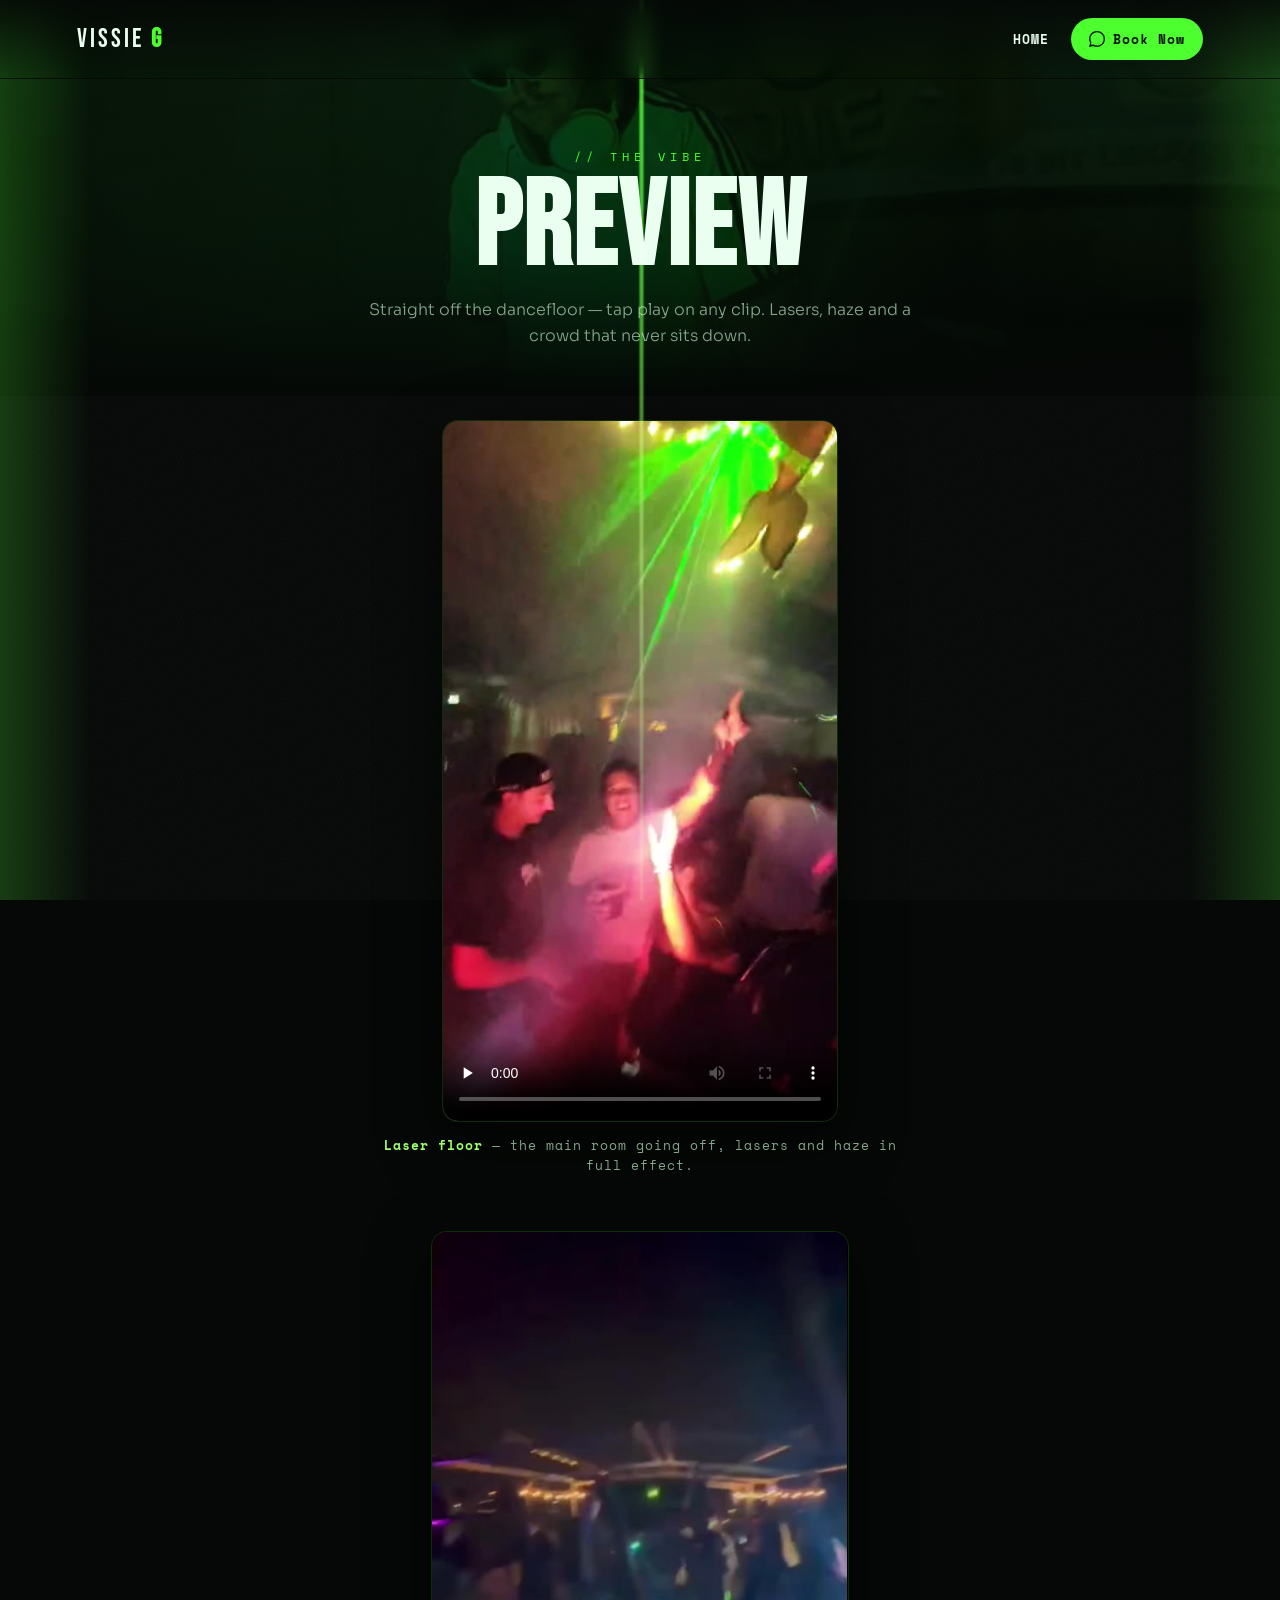
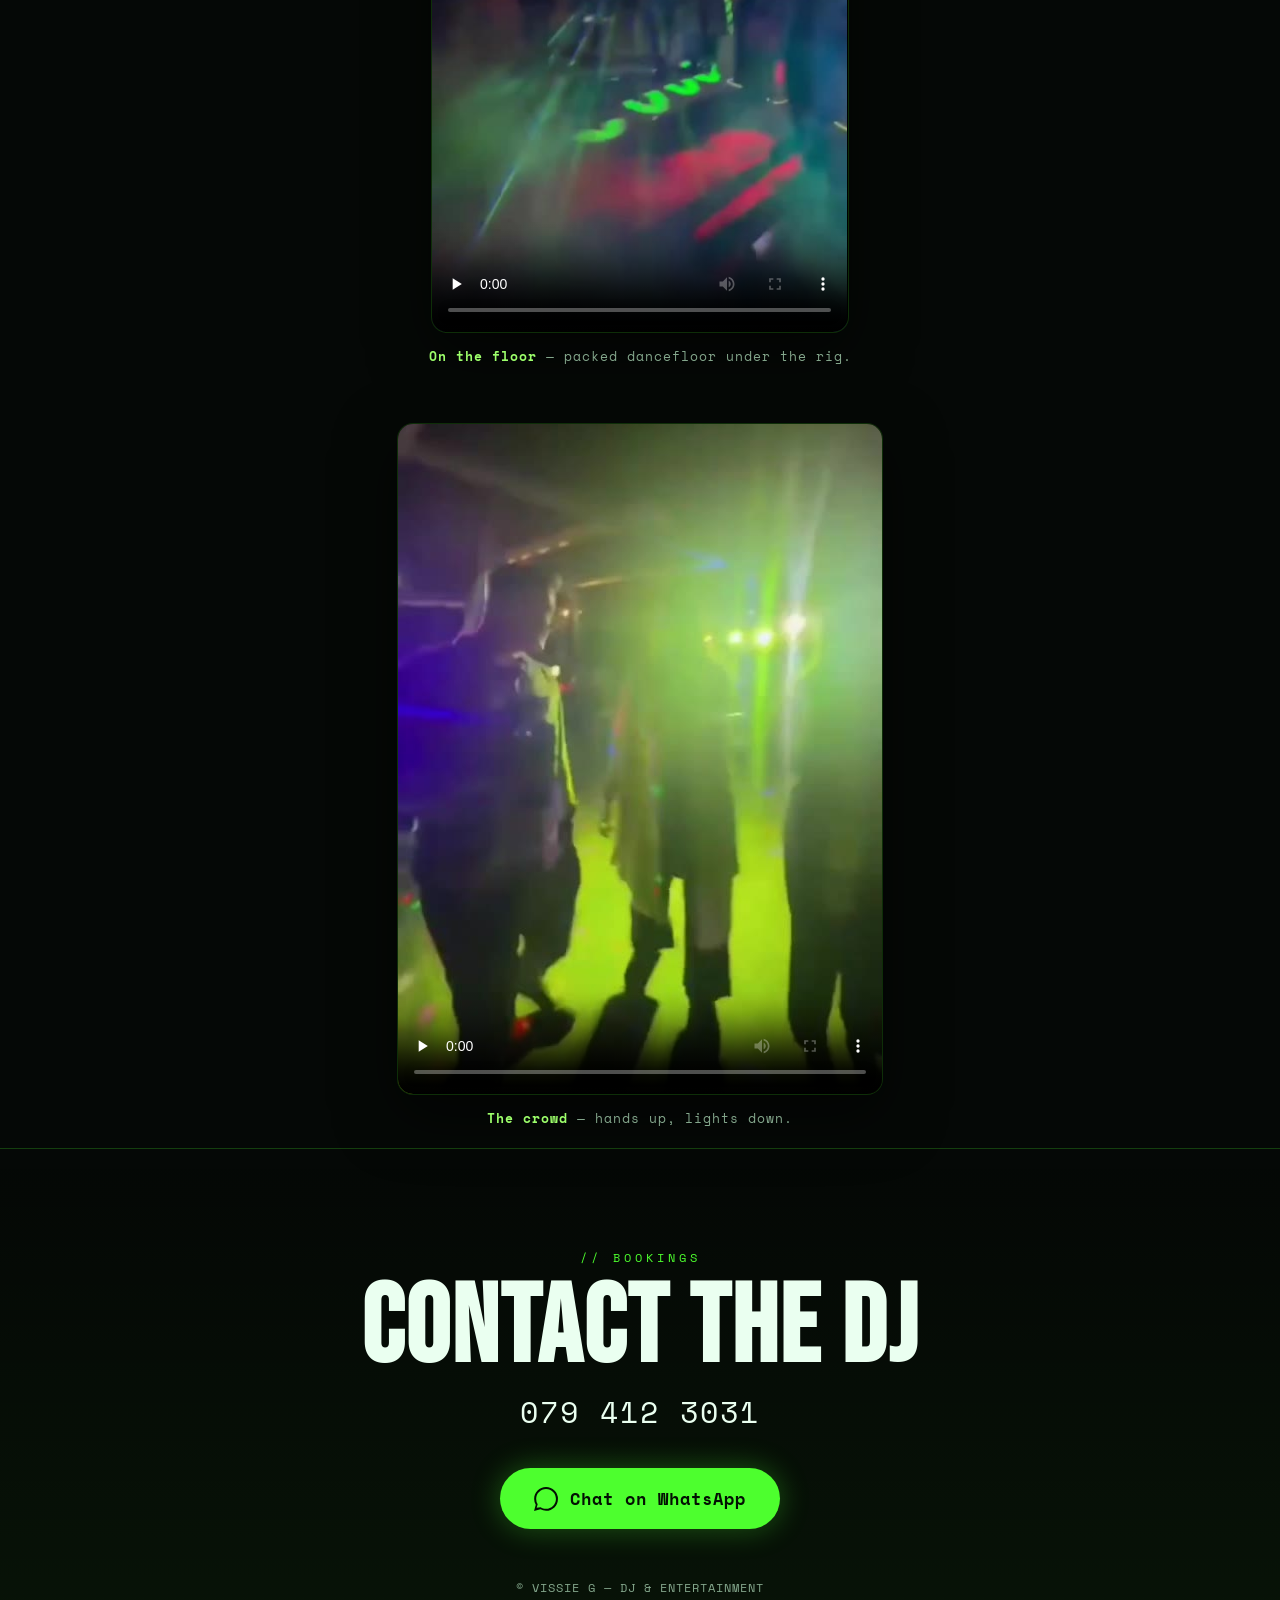
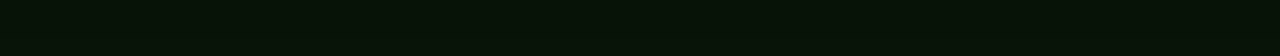
==== preview.html @ c1f7cb55 "Add files via upload" ====
<!DOCTYPE html>
<html lang="en">
<head>
<meta charset="UTF-8">
<meta name="viewport" content="width=device-width, initial-scale=1.0">
<title>VISSIE G &mdash; Preview</title>
<link rel="preconnect" href="https://fonts.googleapis.com">
<link rel="preconnect" href="https://fonts.gstatic.com" crossorigin>
<link href="https://fonts.googleapis.com/css2?family=Bebas+Neue&family=Sora:wght@300;400;600;700&family=Space+Mono:wght@400;700&display=swap" rel="stylesheet">
<style>

  :root{--bg:#050806;--panel:#0e1610;--neon:#4dff2e;--neon-soft:#9dff6b;--neon-deep:#0a7a1f;--text:#eafff0;--muted:#84a78c;--line:rgba(77,255,46,.18)}
  *{margin:0;padding:0;box-sizing:border-box}
  html{scroll-behavior:smooth}
  body{background:var(--bg);color:var(--text);font-family:'Sora',sans-serif;overflow-x:hidden;position:relative}
  body::before{content:"";position:fixed;inset:0;pointer-events:none;z-index:1;opacity:.05;
    background-image:url("data:image/svg+xml,%3Csvg xmlns='http://www.w3.org/2000/svg' width='160' height='160'%3E%3Cfilter id='n'%3E%3CfeTurbulence type='fractalNoise' baseFrequency='0.85' numOctaves='2'/%3E%3C/filter%3E%3Crect width='100%25' height='100%25' filter='url(%23n)'/%3E%3C/svg%3E")}
  body::after{content:"";position:fixed;top:-30%;left:50%;transform:translateX(-50%);width:120vw;height:80vh;pointer-events:none;z-index:0;background:radial-gradient(closest-side,rgba(77,255,46,.10),transparent 70%)}
  /* ===== AMBIENT RIG FX: site-wide laser + smoke ===== */
  .laser-fx{position:fixed;inset:0;z-index:40;pointer-events:none;overflow:hidden;mix-blend-mode:screen}
  .beam{position:absolute;top:-12vh;left:50%;width:3px;height:175vh;transform-origin:top center;
    background:linear-gradient(to bottom,rgba(77,255,46,.42),rgba(157,255,107,.14) 38%,transparent 74%);
    filter:blur(1px);animation:sweep var(--d) ease-in-out infinite alternate}
  @keyframes sweep{from{transform:rotate(var(--a1))}to{transform:rotate(var(--a2))}}
  .edge{position:absolute;top:0;bottom:0;width:90px;animation:flick 4.5s ease-in-out infinite}
  .edge.l{left:0;background:linear-gradient(90deg,rgba(77,255,46,.20),transparent)}
  .edge.r{right:0;background:linear-gradient(270deg,rgba(77,255,46,.20),transparent);animation-delay:-2.2s}
  @keyframes flick{0%,100%{opacity:.16}50%{opacity:.5}}
      @media(prefers-reduced-motion:reduce){.beam,.edge{animation:none;opacity:.4}}

  header{position:fixed;top:0;left:0;right:0;z-index:50;display:flex;justify-content:space-between;align-items:center;padding:18px 6vw;backdrop-filter:blur(10px);background:linear-gradient(180deg,rgba(5,8,6,.85),rgba(5,8,6,0));border-bottom:1px solid transparent;transition:.3s}
  header.scrolled{border-bottom:1px solid var(--line);background:rgba(5,8,6,.92)}
  .brand{font-family:'Bebas Neue';font-size:26px;letter-spacing:3px}
  .brand b{color:var(--neon)}
  .wa-btn{display:inline-flex;align-items:center;gap:8px;font-family:'Space Mono';font-size:13px;font-weight:700;letter-spacing:1px;color:#031003;background:var(--neon);padding:11px 18px;border-radius:40px;text-decoration:none;transition:.25s}
  .wa-btn:hover{transform:translateY(-2px);box-shadow:0 8px 26px rgba(77,255,46,.4)}
  .wa-btn svg{width:16px;height:16px;fill:#031003}

  /* HERO - photo more visible, focused on face */
  
  .hero::before{content:"";position:absolute;inset:0;pointer-events:none;background-image:linear-gradient(rgba(77,255,46,.05) 1px,transparent 1px),linear-gradient(90deg,rgba(77,255,46,.05) 1px,transparent 1px);background-size:60px 60px;mask-image:linear-gradient(transparent,#000 55%,#000 75%,transparent)}
  .hero>*{position:relative}
  .kicker{font-family:'Space Mono';color:var(--neon);letter-spacing:6px;font-size:13px;text-transform:uppercase;margin-bottom:18px;text-shadow:0 0 12px rgba(0,0,0,.8);opacity:0;animation:rise .8s .1s forwards}
  .hero h1{font-family:'Bebas Neue';line-height:.82;letter-spacing:2px;font-size:clamp(80px,22vw,300px);text-shadow:0 0 30px rgba(0,0,0,.7),0 0 60px rgba(77,255,46,.35);opacity:0;animation:rise .9s .25s forwards}
  .hero h1 span{color:var(--neon)}
  .slogan{margin-top:20px;font-family:'Sora';font-style:normal;font-weight:600;letter-spacing:5px;text-transform:uppercase;color:var(--neon-soft);font-size:clamp(15px,2.6vw,22px);text-shadow:0 0 20px rgba(0,0,0,.95);opacity:0;animation:rise .9s .38s forwards}
  .hero p.tag{margin-top:14px;max-width:560px;font-weight:300;font-size:clamp(15px,2.2vw,18px);line-height:1.6;text-shadow:0 1px 18px rgba(0,0,0,.95);opacity:0;animation:rise .9s .5s forwards}
  .eq{display:flex;gap:6px;align-items:flex-end;height:60px;margin-top:42px;opacity:0;animation:rise .9s .62s forwards}
  .eq span{width:7px;background:linear-gradient(var(--neon),var(--neon-deep));border-radius:4px;animation:bounce 1.1s ease-in-out infinite}
  .eq span:nth-child(1){height:24px;animation-delay:0s}.eq span:nth-child(2){height:46px;animation-delay:.15s}.eq span:nth-child(3){height:60px;animation-delay:.3s}.eq span:nth-child(4){height:34px;animation-delay:.45s}.eq span:nth-child(5){height:54px;animation-delay:.2s}.eq span:nth-child(6){height:28px;animation-delay:.5s}.eq span:nth-child(7){height:48px;animation-delay:.1s}
  @keyframes bounce{0%,100%{transform:scaleY(.35)}50%{transform:scaleY(1)}}
  @keyframes rise{to{opacity:1;transform:translateY(0)}}
  .kicker,.hero h1,.slogan,.hero p.tag,.eq{transform:translateY(24px)}

  section.block{position:relative;z-index:2;padding:110px 6vw}
  .sec-head{margin-bottom:48px;max-width:720px}
  .sec-head .lbl{font-family:'Space Mono';color:var(--neon);letter-spacing:4px;font-size:12px;text-transform:uppercase}
  .sec-head h2{font-family:'Bebas Neue';font-size:clamp(42px,8vw,90px);letter-spacing:2px;line-height:.9;margin-top:14px}
  .sec-head p{color:var(--muted);margin-top:16px;font-weight:300;line-height:1.7;max-width:560px}

  /* PRICING */
  .price-grid{display:grid;grid-template-columns:repeat(auto-fit,minmax(240px,1fr));gap:24px}
  .price-card{border:1px solid var(--line);border-radius:20px;background:var(--panel);padding:34px 28px;text-align:center;transition:.3s;position:relative}
  .price-card:hover{transform:translateY(-8px);border-color:var(--neon);box-shadow:0 20px 44px rgba(0,0,0,.5),0 0 30px rgba(77,255,46,.15)}
  .price-card .pc-type{font-family:'Space Mono';font-size:12px;letter-spacing:3px;text-transform:uppercase;color:var(--muted)}
  .price-card .pc-amount{font-family:'Bebas Neue';font-size:clamp(46px,8vw,64px);letter-spacing:2px;color:var(--neon);line-height:1;margin:14px 0 4px}
  .price-note{margin-top:34px;text-align:center;font-weight:300;color:var(--muted);line-height:1.7;font-size:15px}
  .price-note b{color:var(--neon-soft);font-weight:600}
  .price-addon{display:inline-flex;align-items:center;gap:10px;margin-top:22px;font-family:'Space Mono';font-size:13px;font-weight:700;letter-spacing:1px;color:var(--neon-soft);border:1px solid var(--line);border-radius:30px;padding:11px 20px}
  .price-addon b{color:var(--neon)}

  /* GENRE CARDS - friendlier, artists shown */
  .grid{display:grid;grid-template-columns:repeat(auto-fit,minmax(280px,1fr));gap:24px}
  .gcard{border-radius:20px;overflow:hidden;background:var(--panel);border:1px solid var(--line);transition:.3s;position:relative;display:flex;flex-direction:column}
  .gcard:hover{transform:translateY(-8px);border-color:var(--neon);box-shadow:0 20px 44px rgba(0,0,0,.5),0 0 30px rgba(77,255,46,.15)}
  /* === IMAGE AREA: to use a real photo, set a background-image on .gcard-art
     and delete/hide the inline <svg>. e.g. background-image:url('images/house.jpg') === */
  .gcard-art{position:relative;height:172px;display:grid;place-items:center;color:var(--neon)}
  .gcard-art svg{width:78%;height:78%;filter:drop-shadow(0 0 8px rgba(77,255,46,.35))}
  .gcard.house .gcard-art{background:linear-gradient(135deg,#0a7a1f33,#04100644),radial-gradient(circle at 70% 20%,rgba(77,255,46,.18),transparent 55%)}
  .gcard.eighties .gcard-art{background:linear-gradient(135deg,#063d1855,#0a0f0644)}
  .gcard.pop .gcard-art{background:linear-gradient(135deg,#0e5a2455,#050b0444)}
  .gcard.sokkie .gcard-art{background:linear-gradient(135deg,#1b3a2255,#04100644)}
  .gcard-art::after{content:"";position:absolute;inset:0;background:linear-gradient(transparent 55%,var(--panel))}
  .spec-badge{position:absolute;top:14px;left:14px;z-index:3;font-family:'Space Mono';font-size:11px;font-weight:700;letter-spacing:1px;color:#031003;background:var(--neon);padding:6px 12px;border-radius:30px}
  .gcard-body{padding:24px;flex:1;display:flex;flex-direction:column}
  .gcard-body h4{font-family:'Bebas Neue';font-size:32px;letter-spacing:1px}
  .gcard-body p{color:var(--muted);font-size:14px;font-weight:300;margin-top:6px;line-height:1.55}
  .chips{margin-top:18px}
  .chip-lbl{font-family:'Space Mono';font-size:10px;letter-spacing:2px;color:var(--neon);text-transform:uppercase;margin-bottom:10px}
  .chip-row{display:flex;flex-wrap:wrap;gap:8px}
  .chip-row span{font-family:'Space Mono';font-size:12px;font-weight:700;padding:7px 13px;border:1px solid var(--line);border-radius:30px;color:var(--neon-soft);transition:.2s}
  .chip-row span:hover{background:var(--neon);color:#031003;border-color:var(--neon)}

  /* RIG */
  .rig-grid{display:grid;grid-template-columns:repeat(auto-fit,minmax(280px,1fr));gap:24px}
  .rig-card{border:1px solid var(--line);border-radius:20px;overflow:hidden;transition:.3s;background:var(--panel)}
  .rig-card:hover{border-color:var(--neon);box-shadow:0 0 30px rgba(77,255,46,.14);transform:translateY(-6px)}
  /* === IMAGE AREA: swap for a real photo of your gear via background-image === */
  .rig-art{height:180px;display:grid;place-items:center;color:var(--neon);background:linear-gradient(135deg,rgba(77,255,46,.06),transparent);position:relative}
  .rig-art svg{width:72%;height:72%;filter:drop-shadow(0 0 8px rgba(77,255,46,.4))}
  .rig-art::after{content:"";position:absolute;inset:0;background:linear-gradient(transparent 60%,var(--panel))}
  .rig-info{padding:22px 24px;display:flex;align-items:baseline;justify-content:space-between;gap:10px;flex-wrap:wrap}
  .rig-info h4{font-family:'Bebas Neue';font-size:26px;letter-spacing:1px}
  .rig-info .t{font-family:'Space Mono';font-size:11px;letter-spacing:2px;color:var(--muted);text-transform:uppercase}

  .cta-band{position:relative;z-index:2;text-align:center;padding:110px 6vw 0}
  .cta-band h2{font-family:'Bebas Neue';font-size:clamp(50px,11vw,130px);letter-spacing:2px;line-height:.9;
    text-shadow:0 0 34px rgba(77,255,46,.4);animation:pulseGlow 2.6s ease-in-out infinite}
  .cta-band h2 span{color:var(--neon)}
  @keyframes pulseGlow{0%,100%{text-shadow:0 0 26px rgba(77,255,46,.3)}50%{text-shadow:0 0 50px rgba(77,255,46,.6)}}
  @media(prefers-reduced-motion:reduce){.cta-band h2{animation:none}}
  footer{position:relative;z-index:2;text-align:center;padding:100px 6vw 60px;border-top:1px solid var(--line);background:linear-gradient(180deg,transparent,rgba(77,255,46,.05))}
  footer .lbl{font-family:'Space Mono';color:var(--neon);letter-spacing:4px;font-size:12px;text-transform:uppercase}
  footer h2{font-family:'Bebas Neue';font-size:clamp(48px,10vw,110px);letter-spacing:2px;line-height:.9;margin:14px 0 10px}
  footer .phone{font-family:'Space Mono';font-size:clamp(20px,4vw,30px);letter-spacing:2px;margin-bottom:34px}
  .wa-big{display:inline-flex;align-items:center;gap:12px;font-family:'Space Mono';font-weight:700;letter-spacing:1px;font-size:17px;color:#031003;background:var(--neon);padding:18px 34px;border-radius:50px;text-decoration:none;transition:.25s;box-shadow:0 0 30px rgba(77,255,46,.3)}
  .wa-big:hover{transform:translateY(-3px) scale(1.02);box-shadow:0 12px 40px rgba(77,255,46,.5)}
  .wa-big svg{width:24px;height:24px;fill:#031003}
  footer .copy{margin-top:50px;color:var(--muted);font-size:12px;font-family:'Space Mono';letter-spacing:1px}

  @media(max-width:600px){header{padding:14px 6vw}.wa-btn span{display:none}}

  /* ===== HERO VIDEO BACKGROUND (added) ===== */
  .hero-bg{position:absolute;inset:0;z-index:0;overflow:hidden;background:#000}
  .hero-bg video{width:100%;height:100%;object-fit:cover;display:block}
  .hero-bg::after{content:"";position:absolute;inset:0;pointer-events:none;
    background:linear-gradient(rgba(5,8,6,.42) 0%,rgba(5,8,6,.30) 40%,rgba(5,8,6,.80) 82%,var(--bg) 100%),
      radial-gradient(circle at 50% 34%,rgba(77,255,46,.13),transparent 60%)}
  .hero>.kicker,.hero>h1,.hero>.slogan,.hero>.eq{z-index:2}

  /* ===== MOMENTS GALLERY (added) ===== */
  .m-grid{display:grid;grid-template-columns:repeat(auto-fit,minmax(210px,1fr));gap:18px}
  .m-item{position:relative;border-radius:18px;overflow:hidden;border:1px solid var(--line);background:#000;aspect-ratio:3/4;cursor:pointer;transition:.3s}
  .m-item:hover{border-color:var(--neon);box-shadow:0 16px 40px rgba(0,0,0,.5),0 0 26px rgba(77,255,46,.18);transform:translateY(-6px)}
  .m-item video,.m-item img{width:100%;height:100%;object-fit:cover;display:block}
  .m-item .m-play{position:absolute;inset:0;display:grid;place-items:center;pointer-events:none;transition:opacity .25s;
    background:radial-gradient(circle at 50% 45%,rgba(5,8,6,.12),rgba(5,8,6,.55))}
  .m-item.playing .m-play{opacity:0}
  .m-play svg{width:56px;height:56px}
  .m-play circle{fill:rgba(5,8,6,.5);stroke:var(--neon);stroke-width:2}
  .m-play path{fill:var(--neon)}
  .m-tag{position:absolute;left:12px;bottom:11px;z-index:3;font-family:'Space Mono';font-size:11px;font-weight:700;
    letter-spacing:1px;color:var(--text);text-shadow:0 1px 8px #000;pointer-events:none}
  .m-item.is-photo{cursor:default}
  .m-item:focus-visible{outline:2px solid var(--neon);outline-offset:3px}
  .nav{display:flex;align-items:center;gap:22px}
  .nav-link{font-family:'Space Mono';font-size:13px;font-weight:700;letter-spacing:1px;color:var(--text);text-decoration:none;text-transform:uppercase;transition:.2s}
  .nav-link:hover{color:var(--neon)}
  .g-hero{position:relative;z-index:2;min-height:44vh;display:flex;flex-direction:column;justify-content:center;align-items:center;text-align:center;padding:140px 6vw 40px;overflow:hidden}
  .g-hero::before{content:"";position:absolute;inset:0;z-index:-1;background:linear-gradient(rgba(5,8,6,.55),rgba(5,8,6,.75) 60%,var(--bg)),url('media/photo.jpg') center/cover}
  .g-hero .lbl{font-family:'Space Mono';color:var(--neon);letter-spacing:5px;font-size:12px;text-transform:uppercase}
  .g-hero h1{font-family:'Bebas Neue';font-size:clamp(56px,13vw,120px);letter-spacing:2px;line-height:.9;margin-top:10px}
  .g-hero p{color:var(--muted);margin-top:14px;max-width:560px;font-weight:300;line-height:1.6}
  .gwrap{position:relative;z-index:2;max-width:900px;margin:0 auto;padding:24px 6vw 20px;display:flex;flex-direction:column;gap:56px}
  .gitem{display:flex;flex-direction:column;align-items:center;gap:14px}
  .gitem .gv{width:auto;height:auto;max-width:100%;max-height:78vh;border-radius:16px;border:1px solid var(--line);background:#000;box-shadow:0 20px 60px rgba(0,0,0,.55)}
  .gitem figcaption{font-family:'Space Mono';font-size:13px;letter-spacing:1px;color:var(--muted);text-align:center;max-width:540px;line-height:1.5}
  .gitem figcaption b{color:var(--neon-soft);font-weight:700}
  @media(max-width:600px){.gitem .gv{max-height:70vh}}
</style>
</head>
<body>

<div class="laser-fx" aria-hidden="true">
  <span class="beam" style="--a1:-24deg;--a2:-8deg;--d:7s"></span>
  <span class="beam" style="--a1:-12deg;--a2:5deg;--d:9s"></span>
  <span class="beam" style="--a1:3deg;--a2:-5deg;--d:6.5s"></span>
  <span class="beam" style="--a1:13deg;--a2:26deg;--d:8s"></span>
  <span class="beam" style="--a1:22deg;--a2:36deg;--d:10s"></span>
  <span class="edge l"></span><span class="edge r"></span>
</div>
<header id="hdr">
  <div class="brand"><a href="index.html" style="color:inherit;text-decoration:none">VISSIE<b> G</b></a></div>
  <nav class="nav">
  <a class="nav-link" href="index.html">Home</a>
  <a class="wa-btn" href="https://wa.me/27794123031?text=Hi%20Vissie%20G%2C%20I'd%20like%20to%20book%20you%20for%20an%20event." target="_blank" rel="noopener">
    <svg viewBox="0 0 24 24"><path d="M.057 24l1.687-6.163a11.867 11.867 0 01-1.587-5.946C.16 5.335 5.495 0 12.05 0a11.82 11.82 0 018.413 3.488 11.82 11.82 0 013.48 8.414c-.003 6.557-5.338 11.892-11.893 11.892a11.9 11.9 0 01-5.688-1.448L.057 24zm6.597-3.807c1.676.995 3.276 1.591 5.392 1.592 5.448 0 9.886-4.434 9.889-9.885.002-5.462-4.415-9.89-9.881-9.892-5.452 0-9.887 4.434-9.889 9.884a9.86 9.86 0 001.51 5.26l-.999 3.648 3.978-.607z"/></svg>
    <span>Book Now</span>
  </a>
  </nav>
</header>

<section class="g-hero">
  <div class="lbl">// The Vibe</div>
  <h1>Preview</h1>
  <p>Straight off the dancefloor &mdash; tap play on any clip. Lasers, haze and a crowd that never sits down.</p>
</section>

<div class="gwrap">
<figure class="gitem">
  <video class="gv" src="media/gclip4.mp4" poster="media/hero-poster.jpg" controls preload="none" playsinline></video>
  <figcaption><b>Laser floor</b> &mdash; the main room going off, lasers and haze in full effect.</figcaption>
</figure>
<figure class="gitem">
  <video class="gv" src="media/gclip1.mp4" poster="media/gclip1-poster.jpg" controls preload="none" playsinline></video>
  <figcaption><b>On the floor</b> &mdash; packed dancefloor under the rig.</figcaption>
</figure>
<figure class="gitem">
  <video class="gv" src="media/gclip2.mp4" poster="media/gclip2-poster.jpg" controls preload="none" playsinline></video>
  <figcaption><b>The crowd</b> &mdash; hands up, lights down.</figcaption>
</figure>
</div>

<footer id="contact">
  <div class="lbl">// Bookings</div>
  <h2>Contact The DJ</h2>
  <div class="phone">079 412 3031</div>
  <a class="wa-big" href="https://wa.me/27794123031?text=Hi%20Vissie%20G%2C%20I'd%20like%20to%20book%20you%20for%20an%20event." target="_blank" rel="noopener">
    <svg viewBox="0 0 24 24"><path d="M.057 24l1.687-6.163a11.867 11.867 0 01-1.587-5.946C.16 5.335 5.495 0 12.05 0a11.82 11.82 0 018.413 3.488 11.82 11.82 0 013.48 8.414c-.003 6.557-5.338 11.892-11.893 11.892a11.9 11.9 0 01-5.688-1.448L.057 24zm6.597-3.807c1.676.995 3.276 1.591 5.392 1.592 5.448 0 9.886-4.434 9.889-9.885.002-5.462-4.415-9.89-9.881-9.892-5.452 0-9.887 4.434-9.889 9.884a9.86 9.86 0 001.51 5.26l-.999 3.648 3.978-.607z"/></svg>
    Chat on WhatsApp
  </a>
  <div class="copy">&copy; VISSIE G &mdash; DJ &amp; ENTERTAINMENT</div>
</footer>

<script>
  const hdr=document.getElementById('hdr');
  addEventListener('scroll',()=>hdr.classList.toggle('scrolled',scrollY>40));
</script>
</body>
</html>
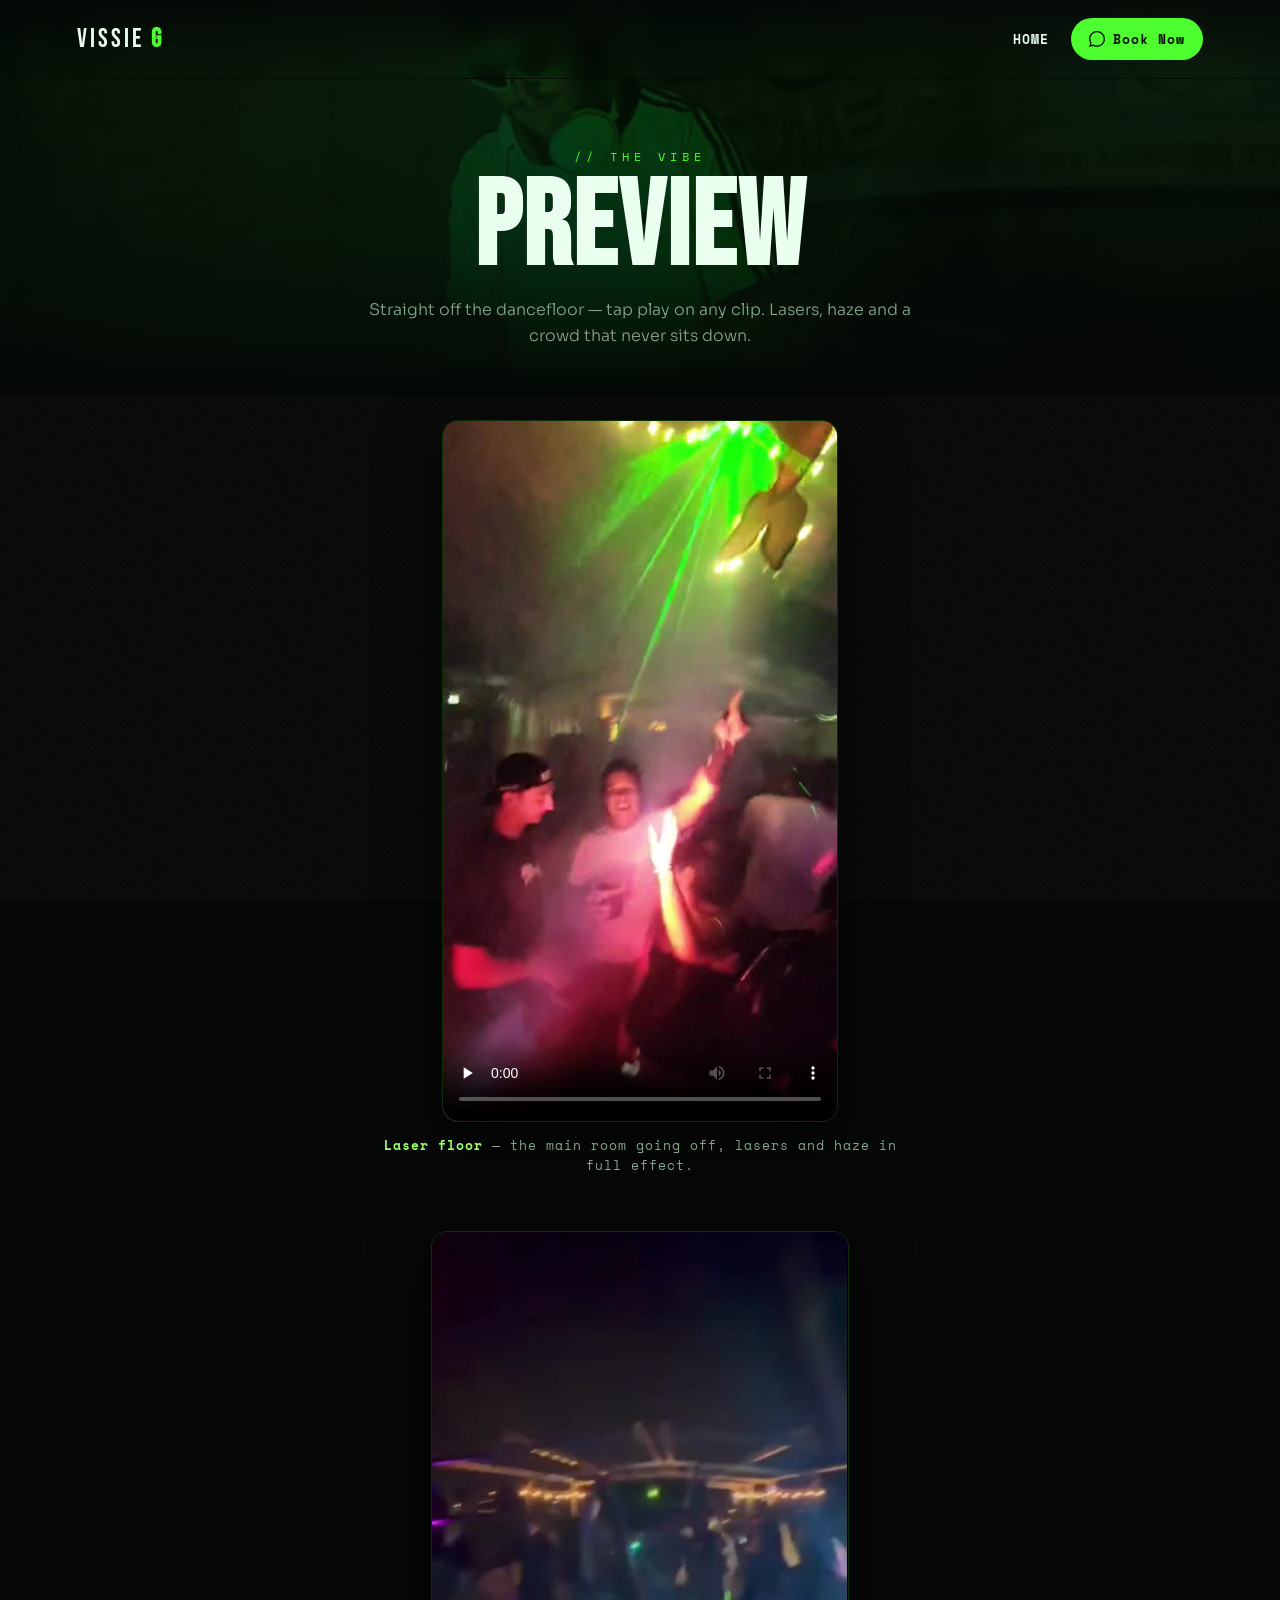
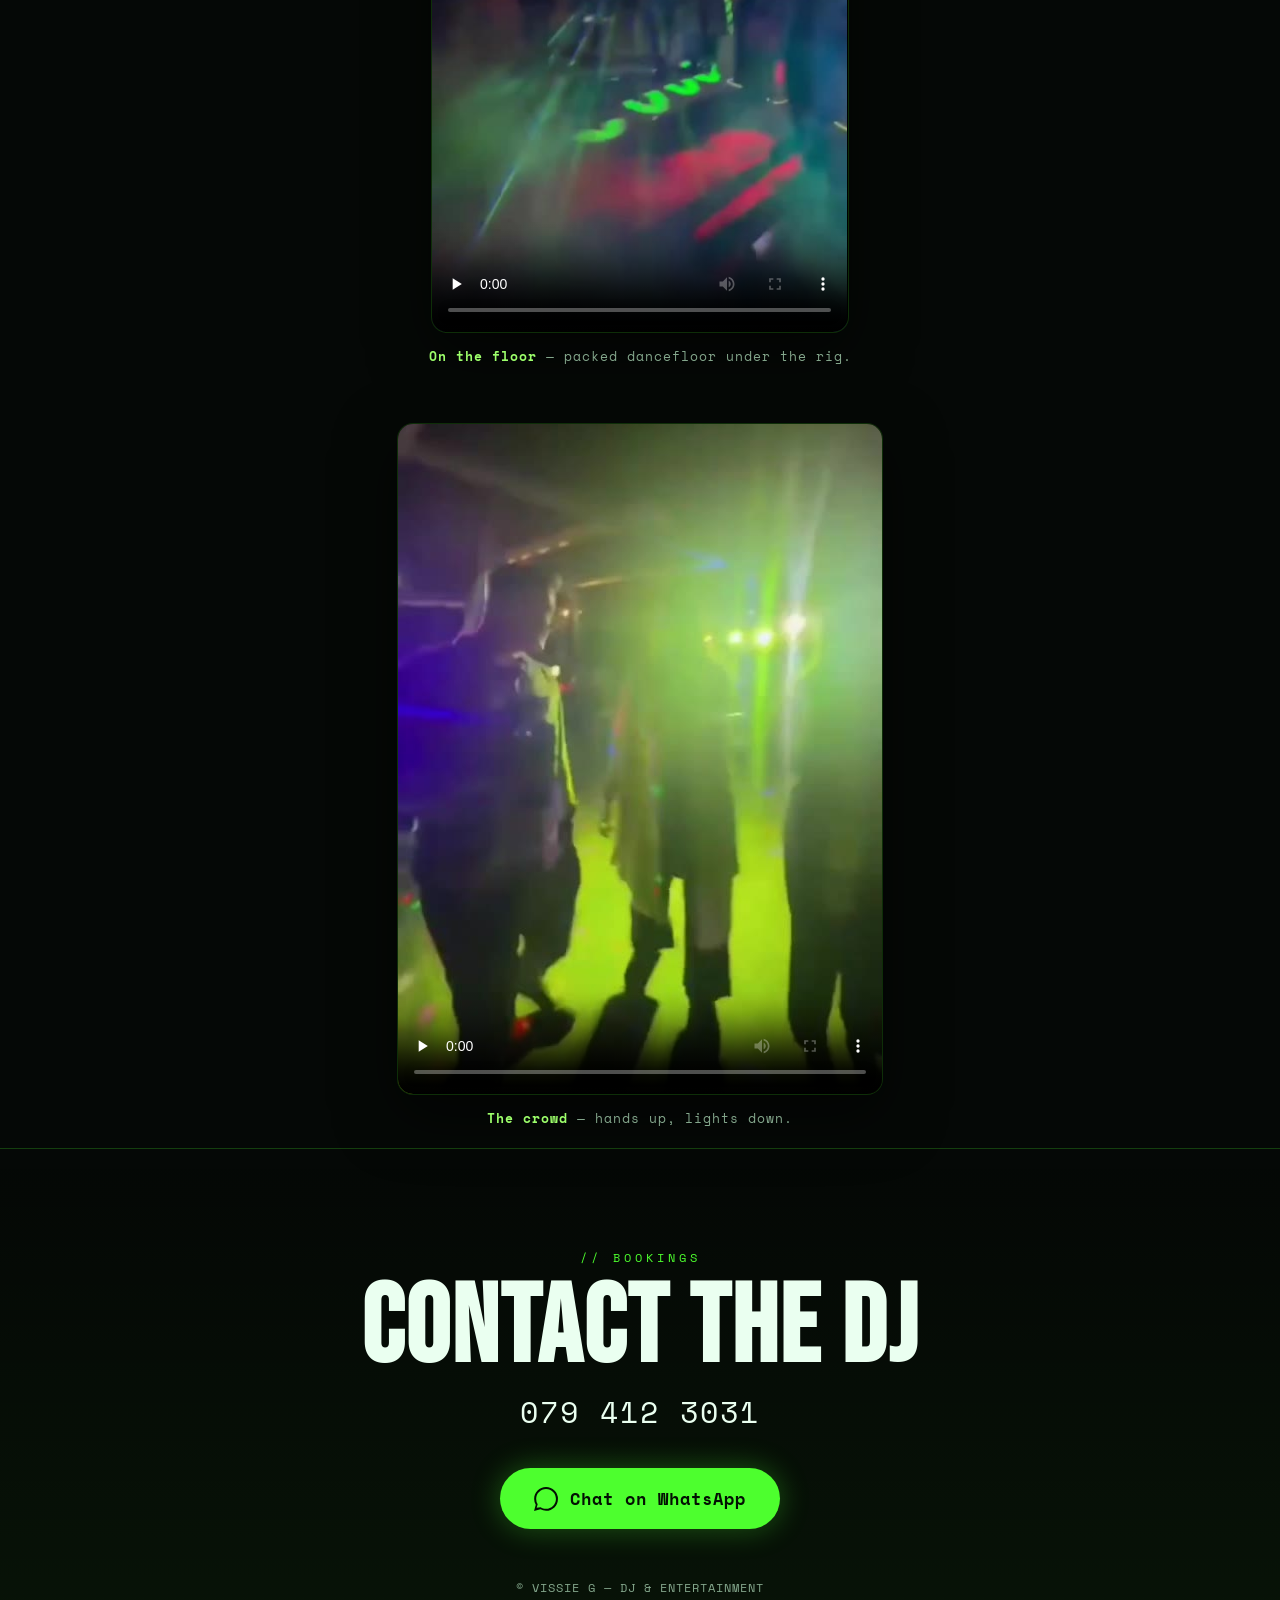
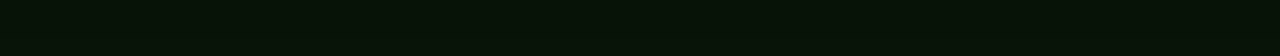
==== commit 48cb17f2: "Update preview.html" ====
--- a/preview.html
+++ b/preview.html
@@ -162,14 +162,7 @@
 </head>
 <body>
 
-<div class="laser-fx" aria-hidden="true">
-  <span class="beam" style="--a1:-24deg;--a2:-8deg;--d:7s"></span>
-  <span class="beam" style="--a1:-12deg;--a2:5deg;--d:9s"></span>
-  <span class="beam" style="--a1:3deg;--a2:-5deg;--d:6.5s"></span>
-  <span class="beam" style="--a1:13deg;--a2:26deg;--d:8s"></span>
-  <span class="beam" style="--a1:22deg;--a2:36deg;--d:10s"></span>
-  <span class="edge l"></span><span class="edge r"></span>
-</div>
+
 <header id="hdr">
   <div class="brand"><a href="index.html" style="color:inherit;text-decoration:none">VISSIE<b> G</b></a></div>
   <nav class="nav">
@@ -218,4 +211,4 @@
   addEventListener('scroll',()=>hdr.classList.toggle('scrolled',scrollY>40));
 </script>
 </body>
-</html>+</html>
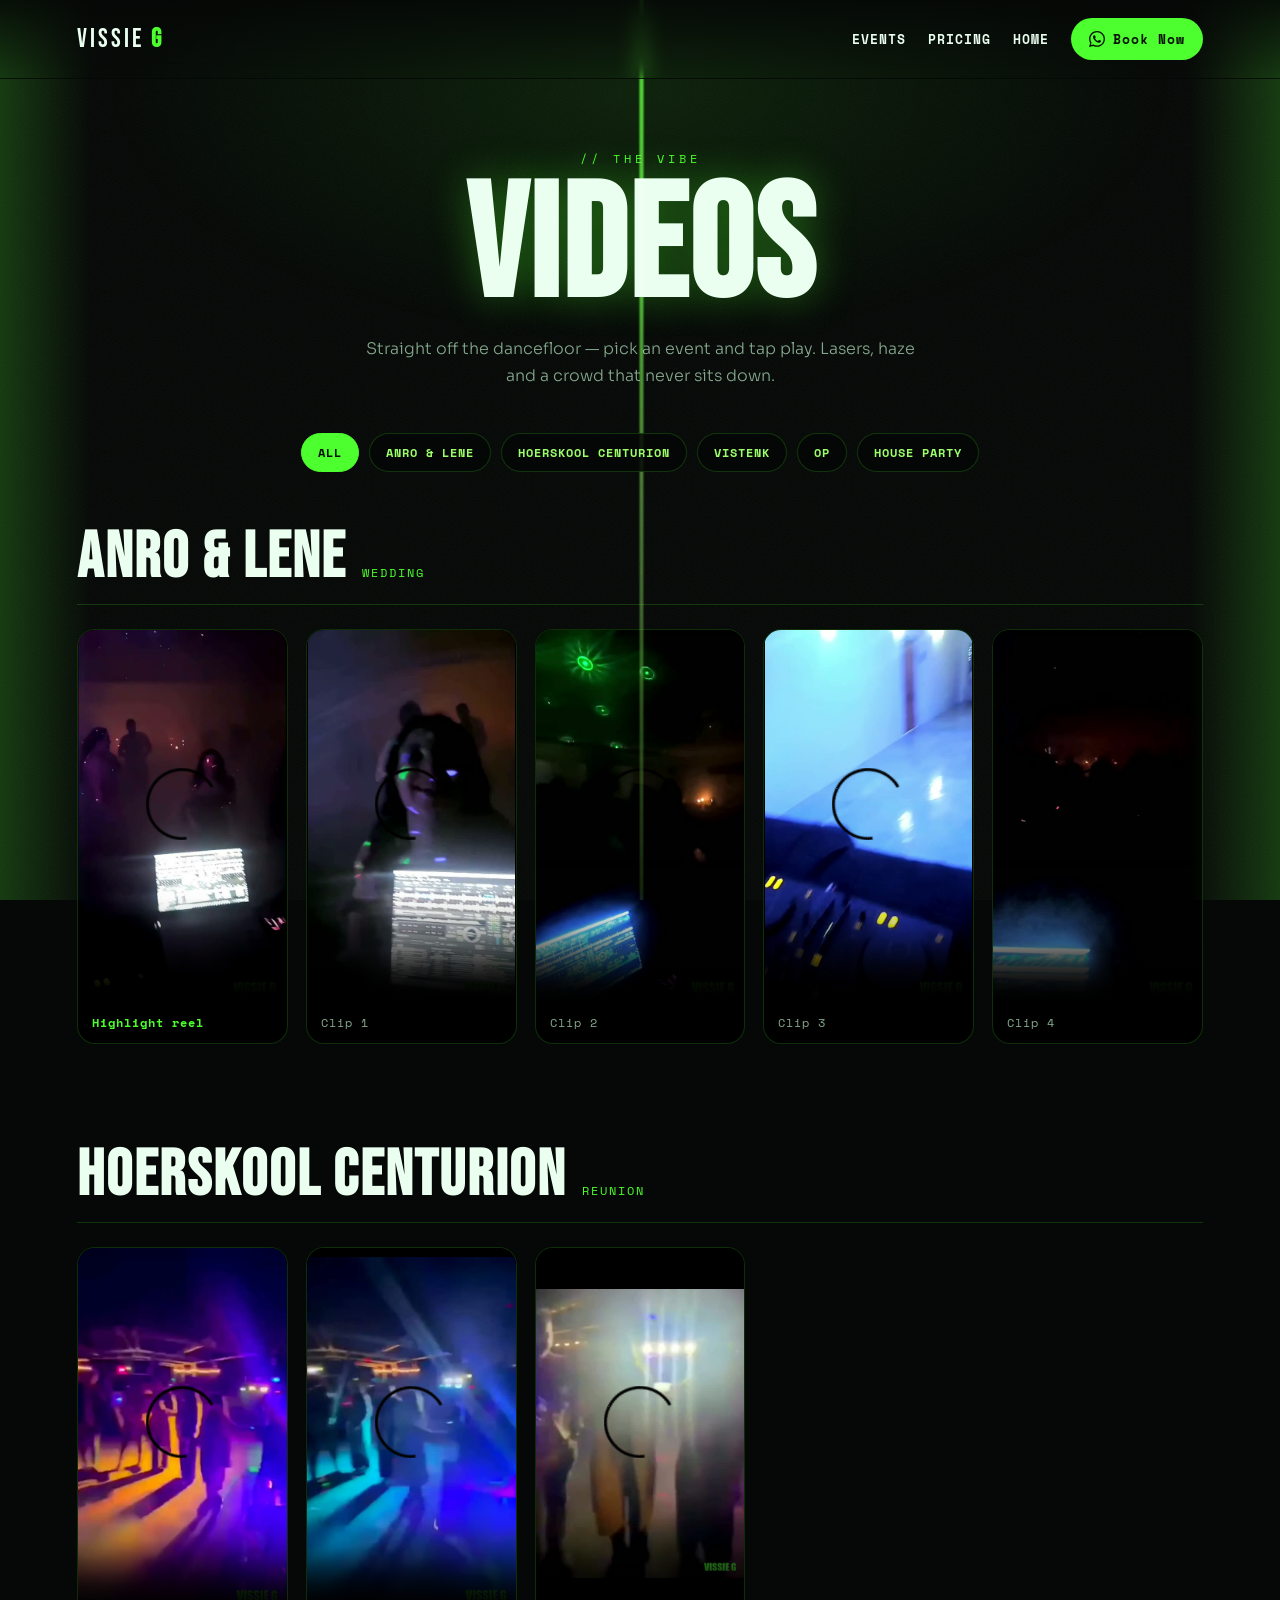
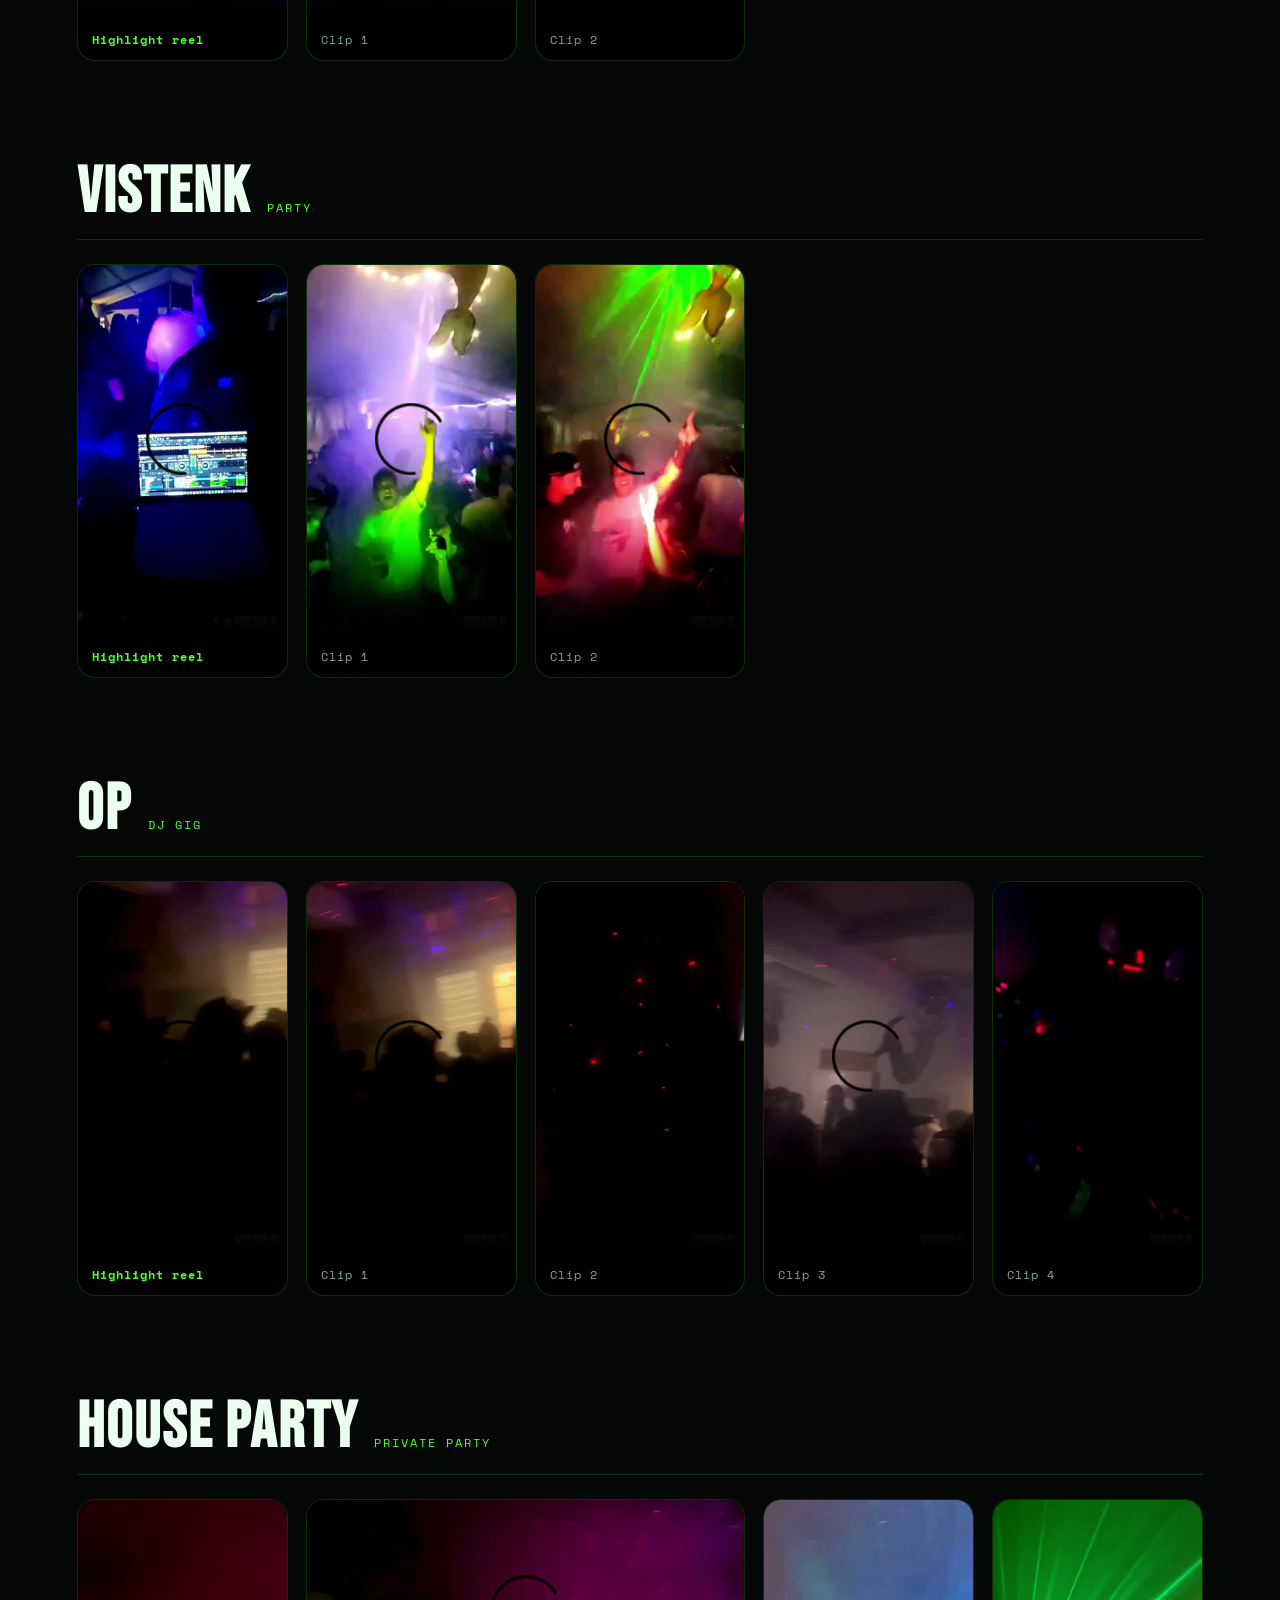
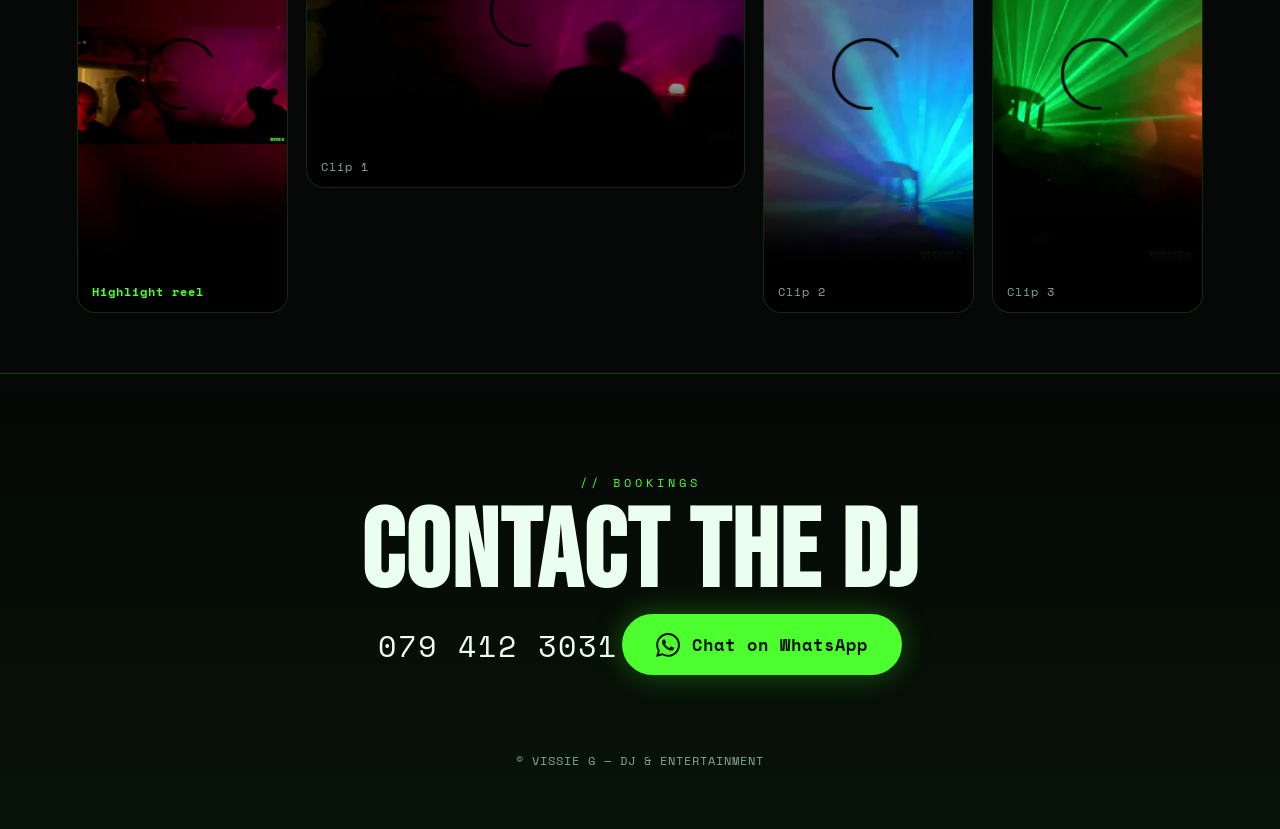
==== commit 7c9c133c: "Redesign site: events section, edited videos, videos page - Home: hero CTAs, stats strip, About with" ====
--- a/preview.html
+++ b/preview.html
@@ -1,214 +1 @@
-<!DOCTYPE html>
-<html lang="en">
-<head>
-<meta charset="UTF-8">
-<meta name="viewport" content="width=device-width, initial-scale=1.0">
-<title>VISSIE G &mdash; Preview</title>
-<link rel="preconnect" href="https://fonts.googleapis.com">
-<link rel="preconnect" href="https://fonts.gstatic.com" crossorigin>
-<link href="https://fonts.googleapis.com/css2?family=Bebas+Neue&family=Sora:wght@300;400;600;700&family=Space+Mono:wght@400;700&display=swap" rel="stylesheet">
-<style>
-
-  :root{--bg:#050806;--panel:#0e1610;--neon:#4dff2e;--neon-soft:#9dff6b;--neon-deep:#0a7a1f;--text:#eafff0;--muted:#84a78c;--line:rgba(77,255,46,.18)}
-  *{margin:0;padding:0;box-sizing:border-box}
-  html{scroll-behavior:smooth}
-  body{background:var(--bg);color:var(--text);font-family:'Sora',sans-serif;overflow-x:hidden;position:relative}
-  body::before{content:"";position:fixed;inset:0;pointer-events:none;z-index:1;opacity:.05;
-    background-image:url("data:image/svg+xml,%3Csvg xmlns='http://www.w3.org/2000/svg' width='160' height='160'%3E%3Cfilter id='n'%3E%3CfeTurbulence type='fractalNoise' baseFrequency='0.85' numOctaves='2'/%3E%3C/filter%3E%3Crect width='100%25' height='100%25' filter='url(%23n)'/%3E%3C/svg%3E")}
-  body::after{content:"";position:fixed;top:-30%;left:50%;transform:translateX(-50%);width:120vw;height:80vh;pointer-events:none;z-index:0;background:radial-gradient(closest-side,rgba(77,255,46,.10),transparent 70%)}
-  /* ===== AMBIENT RIG FX: site-wide laser + smoke ===== */
-  .laser-fx{position:fixed;inset:0;z-index:40;pointer-events:none;overflow:hidden;mix-blend-mode:screen}
-  .beam{position:absolute;top:-12vh;left:50%;width:3px;height:175vh;transform-origin:top center;
-    background:linear-gradient(to bottom,rgba(77,255,46,.42),rgba(157,255,107,.14) 38%,transparent 74%);
-    filter:blur(1px);animation:sweep var(--d) ease-in-out infinite alternate}
-  @keyframes sweep{from{transform:rotate(var(--a1))}to{transform:rotate(var(--a2))}}
-  .edge{position:absolute;top:0;bottom:0;width:90px;animation:flick 4.5s ease-in-out infinite}
-  .edge.l{left:0;background:linear-gradient(90deg,rgba(77,255,46,.20),transparent)}
-  .edge.r{right:0;background:linear-gradient(270deg,rgba(77,255,46,.20),transparent);animation-delay:-2.2s}
-  @keyframes flick{0%,100%{opacity:.16}50%{opacity:.5}}
-      @media(prefers-reduced-motion:reduce){.beam,.edge{animation:none;opacity:.4}}
-
-  header{position:fixed;top:0;left:0;right:0;z-index:50;display:flex;justify-content:space-between;align-items:center;padding:18px 6vw;backdrop-filter:blur(10px);background:linear-gradient(180deg,rgba(5,8,6,.85),rgba(5,8,6,0));border-bottom:1px solid transparent;transition:.3s}
-  header.scrolled{border-bottom:1px solid var(--line);background:rgba(5,8,6,.92)}
-  .brand{font-family:'Bebas Neue';font-size:26px;letter-spacing:3px}
-  .brand b{color:var(--neon)}
-  .wa-btn{display:inline-flex;align-items:center;gap:8px;font-family:'Space Mono';font-size:13px;font-weight:700;letter-spacing:1px;color:#031003;background:var(--neon);padding:11px 18px;border-radius:40px;text-decoration:none;transition:.25s}
-  .wa-btn:hover{transform:translateY(-2px);box-shadow:0 8px 26px rgba(77,255,46,.4)}
-  .wa-btn svg{width:16px;height:16px;fill:#031003}
-
-  /* HERO - photo more visible, focused on face */
-  
-  .hero::before{content:"";position:absolute;inset:0;pointer-events:none;background-image:linear-gradient(rgba(77,255,46,.05) 1px,transparent 1px),linear-gradient(90deg,rgba(77,255,46,.05) 1px,transparent 1px);background-size:60px 60px;mask-image:linear-gradient(transparent,#000 55%,#000 75%,transparent)}
-  .hero>*{position:relative}
-  .kicker{font-family:'Space Mono';color:var(--neon);letter-spacing:6px;font-size:13px;text-transform:uppercase;margin-bottom:18px;text-shadow:0 0 12px rgba(0,0,0,.8);opacity:0;animation:rise .8s .1s forwards}
-  .hero h1{font-family:'Bebas Neue';line-height:.82;letter-spacing:2px;font-size:clamp(80px,22vw,300px);text-shadow:0 0 30px rgba(0,0,0,.7),0 0 60px rgba(77,255,46,.35);opacity:0;animation:rise .9s .25s forwards}
-  .hero h1 span{color:var(--neon)}
-  .slogan{margin-top:20px;font-family:'Sora';font-style:normal;font-weight:600;letter-spacing:5px;text-transform:uppercase;color:var(--neon-soft);font-size:clamp(15px,2.6vw,22px);text-shadow:0 0 20px rgba(0,0,0,.95);opacity:0;animation:rise .9s .38s forwards}
-  .hero p.tag{margin-top:14px;max-width:560px;font-weight:300;font-size:clamp(15px,2.2vw,18px);line-height:1.6;text-shadow:0 1px 18px rgba(0,0,0,.95);opacity:0;animation:rise .9s .5s forwards}
-  .eq{display:flex;gap:6px;align-items:flex-end;height:60px;margin-top:42px;opacity:0;animation:rise .9s .62s forwards}
-  .eq span{width:7px;background:linear-gradient(var(--neon),var(--neon-deep));border-radius:4px;animation:bounce 1.1s ease-in-out infinite}
-  .eq span:nth-child(1){height:24px;animation-delay:0s}.eq span:nth-child(2){height:46px;animation-delay:.15s}.eq span:nth-child(3){height:60px;animation-delay:.3s}.eq span:nth-child(4){height:34px;animation-delay:.45s}.eq span:nth-child(5){height:54px;animation-delay:.2s}.eq span:nth-child(6){height:28px;animation-delay:.5s}.eq span:nth-child(7){height:48px;animation-delay:.1s}
-  @keyframes bounce{0%,100%{transform:scaleY(.35)}50%{transform:scaleY(1)}}
-  @keyframes rise{to{opacity:1;transform:translateY(0)}}
-  .kicker,.hero h1,.slogan,.hero p.tag,.eq{transform:translateY(24px)}
-
-  section.block{position:relative;z-index:2;padding:110px 6vw}
-  .sec-head{margin-bottom:48px;max-width:720px}
-  .sec-head .lbl{font-family:'Space Mono';color:var(--neon);letter-spacing:4px;font-size:12px;text-transform:uppercase}
-  .sec-head h2{font-family:'Bebas Neue';font-size:clamp(42px,8vw,90px);letter-spacing:2px;line-height:.9;margin-top:14px}
-  .sec-head p{color:var(--muted);margin-top:16px;font-weight:300;line-height:1.7;max-width:560px}
-
-  /* PRICING */
-  .price-grid{display:grid;grid-template-columns:repeat(auto-fit,minmax(240px,1fr));gap:24px}
-  .price-card{border:1px solid var(--line);border-radius:20px;background:var(--panel);padding:34px 28px;text-align:center;transition:.3s;position:relative}
-  .price-card:hover{transform:translateY(-8px);border-color:var(--neon);box-shadow:0 20px 44px rgba(0,0,0,.5),0 0 30px rgba(77,255,46,.15)}
-  .price-card .pc-type{font-family:'Space Mono';font-size:12px;letter-spacing:3px;text-transform:uppercase;color:var(--muted)}
-  .price-card .pc-amount{font-family:'Bebas Neue';font-size:clamp(46px,8vw,64px);letter-spacing:2px;color:var(--neon);line-height:1;margin:14px 0 4px}
-  .price-note{margin-top:34px;text-align:center;font-weight:300;color:var(--muted);line-height:1.7;font-size:15px}
-  .price-note b{color:var(--neon-soft);font-weight:600}
-  .price-addon{display:inline-flex;align-items:center;gap:10px;margin-top:22px;font-family:'Space Mono';font-size:13px;font-weight:700;letter-spacing:1px;color:var(--neon-soft);border:1px solid var(--line);border-radius:30px;padding:11px 20px}
-  .price-addon b{color:var(--neon)}
-
-  /* GENRE CARDS - friendlier, artists shown */
-  .grid{display:grid;grid-template-columns:repeat(auto-fit,minmax(280px,1fr));gap:24px}
-  .gcard{border-radius:20px;overflow:hidden;background:var(--panel);border:1px solid var(--line);transition:.3s;position:relative;display:flex;flex-direction:column}
-  .gcard:hover{transform:translateY(-8px);border-color:var(--neon);box-shadow:0 20px 44px rgba(0,0,0,.5),0 0 30px rgba(77,255,46,.15)}
-  /* === IMAGE AREA: to use a real photo, set a background-image on .gcard-art
-     and delete/hide the inline <svg>. e.g. background-image:url('images/house.jpg') === */
-  .gcard-art{position:relative;height:172px;display:grid;place-items:center;color:var(--neon)}
-  .gcard-art svg{width:78%;height:78%;filter:drop-shadow(0 0 8px rgba(77,255,46,.35))}
-  .gcard.house .gcard-art{background:linear-gradient(135deg,#0a7a1f33,#04100644),radial-gradient(circle at 70% 20%,rgba(77,255,46,.18),transparent 55%)}
-  .gcard.eighties .gcard-art{background:linear-gradient(135deg,#063d1855,#0a0f0644)}
-  .gcard.pop .gcard-art{background:linear-gradient(135deg,#0e5a2455,#050b0444)}
-  .gcard.sokkie .gcard-art{background:linear-gradient(135deg,#1b3a2255,#04100644)}
-  .gcard-art::after{content:"";position:absolute;inset:0;background:linear-gradient(transparent 55%,var(--panel))}
-  .spec-badge{position:absolute;top:14px;left:14px;z-index:3;font-family:'Space Mono';font-size:11px;font-weight:700;letter-spacing:1px;color:#031003;background:var(--neon);padding:6px 12px;border-radius:30px}
-  .gcard-body{padding:24px;flex:1;display:flex;flex-direction:column}
-  .gcard-body h4{font-family:'Bebas Neue';font-size:32px;letter-spacing:1px}
-  .gcard-body p{color:var(--muted);font-size:14px;font-weight:300;margin-top:6px;line-height:1.55}
-  .chips{margin-top:18px}
-  .chip-lbl{font-family:'Space Mono';font-size:10px;letter-spacing:2px;color:var(--neon);text-transform:uppercase;margin-bottom:10px}
-  .chip-row{display:flex;flex-wrap:wrap;gap:8px}
-  .chip-row span{font-family:'Space Mono';font-size:12px;font-weight:700;padding:7px 13px;border:1px solid var(--line);border-radius:30px;color:var(--neon-soft);transition:.2s}
-  .chip-row span:hover{background:var(--neon);color:#031003;border-color:var(--neon)}
-
-  /* RIG */
-  .rig-grid{display:grid;grid-template-columns:repeat(auto-fit,minmax(280px,1fr));gap:24px}
-  .rig-card{border:1px solid var(--line);border-radius:20px;overflow:hidden;transition:.3s;background:var(--panel)}
-  .rig-card:hover{border-color:var(--neon);box-shadow:0 0 30px rgba(77,255,46,.14);transform:translateY(-6px)}
-  /* === IMAGE AREA: swap for a real photo of your gear via background-image === */
-  .rig-art{height:180px;display:grid;place-items:center;color:var(--neon);background:linear-gradient(135deg,rgba(77,255,46,.06),transparent);position:relative}
-  .rig-art svg{width:72%;height:72%;filter:drop-shadow(0 0 8px rgba(77,255,46,.4))}
-  .rig-art::after{content:"";position:absolute;inset:0;background:linear-gradient(transparent 60%,var(--panel))}
-  .rig-info{padding:22px 24px;display:flex;align-items:baseline;justify-content:space-between;gap:10px;flex-wrap:wrap}
-  .rig-info h4{font-family:'Bebas Neue';font-size:26px;letter-spacing:1px}
-  .rig-info .t{font-family:'Space Mono';font-size:11px;letter-spacing:2px;color:var(--muted);text-transform:uppercase}
-
-  .cta-band{position:relative;z-index:2;text-align:center;padding:110px 6vw 0}
-  .cta-band h2{font-family:'Bebas Neue';font-size:clamp(50px,11vw,130px);letter-spacing:2px;line-height:.9;
-    text-shadow:0 0 34px rgba(77,255,46,.4);animation:pulseGlow 2.6s ease-in-out infinite}
-  .cta-band h2 span{color:var(--neon)}
-  @keyframes pulseGlow{0%,100%{text-shadow:0 0 26px rgba(77,255,46,.3)}50%{text-shadow:0 0 50px rgba(77,255,46,.6)}}
-  @media(prefers-reduced-motion:reduce){.cta-band h2{animation:none}}
-  footer{position:relative;z-index:2;text-align:center;padding:100px 6vw 60px;border-top:1px solid var(--line);background:linear-gradient(180deg,transparent,rgba(77,255,46,.05))}
-  footer .lbl{font-family:'Space Mono';color:var(--neon);letter-spacing:4px;font-size:12px;text-transform:uppercase}
-  footer h2{font-family:'Bebas Neue';font-size:clamp(48px,10vw,110px);letter-spacing:2px;line-height:.9;margin:14px 0 10px}
-  footer .phone{font-family:'Space Mono';font-size:clamp(20px,4vw,30px);letter-spacing:2px;margin-bottom:34px}
-  .wa-big{display:inline-flex;align-items:center;gap:12px;font-family:'Space Mono';font-weight:700;letter-spacing:1px;font-size:17px;color:#031003;background:var(--neon);padding:18px 34px;border-radius:50px;text-decoration:none;transition:.25s;box-shadow:0 0 30px rgba(77,255,46,.3)}
-  .wa-big:hover{transform:translateY(-3px) scale(1.02);box-shadow:0 12px 40px rgba(77,255,46,.5)}
-  .wa-big svg{width:24px;height:24px;fill:#031003}
-  footer .copy{margin-top:50px;color:var(--muted);font-size:12px;font-family:'Space Mono';letter-spacing:1px}
-
-  @media(max-width:600px){header{padding:14px 6vw}.wa-btn span{display:none}}
-
-  /* ===== HERO VIDEO BACKGROUND (added) ===== */
-  .hero-bg{position:absolute;inset:0;z-index:0;overflow:hidden;background:#000}
-  .hero-bg video{width:100%;height:100%;object-fit:cover;display:block}
-  .hero-bg::after{content:"";position:absolute;inset:0;pointer-events:none;
-    background:linear-gradient(rgba(5,8,6,.42) 0%,rgba(5,8,6,.30) 40%,rgba(5,8,6,.80) 82%,var(--bg) 100%),
-      radial-gradient(circle at 50% 34%,rgba(77,255,46,.13),transparent 60%)}
-  .hero>.kicker,.hero>h1,.hero>.slogan,.hero>.eq{z-index:2}
-
-  /* ===== MOMENTS GALLERY (added) ===== */
-  .m-grid{display:grid;grid-template-columns:repeat(auto-fit,minmax(210px,1fr));gap:18px}
-  .m-item{position:relative;border-radius:18px;overflow:hidden;border:1px solid var(--line);background:#000;aspect-ratio:3/4;cursor:pointer;transition:.3s}
-  .m-item:hover{border-color:var(--neon);box-shadow:0 16px 40px rgba(0,0,0,.5),0 0 26px rgba(77,255,46,.18);transform:translateY(-6px)}
-  .m-item video,.m-item img{width:100%;height:100%;object-fit:cover;display:block}
-  .m-item .m-play{position:absolute;inset:0;display:grid;place-items:center;pointer-events:none;transition:opacity .25s;
-    background:radial-gradient(circle at 50% 45%,rgba(5,8,6,.12),rgba(5,8,6,.55))}
-  .m-item.playing .m-play{opacity:0}
-  .m-play svg{width:56px;height:56px}
-  .m-play circle{fill:rgba(5,8,6,.5);stroke:var(--neon);stroke-width:2}
-  .m-play path{fill:var(--neon)}
-  .m-tag{position:absolute;left:12px;bottom:11px;z-index:3;font-family:'Space Mono';font-size:11px;font-weight:700;
-    letter-spacing:1px;color:var(--text);text-shadow:0 1px 8px #000;pointer-events:none}
-  .m-item.is-photo{cursor:default}
-  .m-item:focus-visible{outline:2px solid var(--neon);outline-offset:3px}
-  .nav{display:flex;align-items:center;gap:22px}
-  .nav-link{font-family:'Space Mono';font-size:13px;font-weight:700;letter-spacing:1px;color:var(--text);text-decoration:none;text-transform:uppercase;transition:.2s}
-  .nav-link:hover{color:var(--neon)}
-  .g-hero{position:relative;z-index:2;min-height:44vh;display:flex;flex-direction:column;justify-content:center;align-items:center;text-align:center;padding:140px 6vw 40px;overflow:hidden}
-  .g-hero::before{content:"";position:absolute;inset:0;z-index:-1;background:linear-gradient(rgba(5,8,6,.55),rgba(5,8,6,.75) 60%,var(--bg)),url('media/photo.jpg') center/cover}
-  .g-hero .lbl{font-family:'Space Mono';color:var(--neon);letter-spacing:5px;font-size:12px;text-transform:uppercase}
-  .g-hero h1{font-family:'Bebas Neue';font-size:clamp(56px,13vw,120px);letter-spacing:2px;line-height:.9;margin-top:10px}
-  .g-hero p{color:var(--muted);margin-top:14px;max-width:560px;font-weight:300;line-height:1.6}
-  .gwrap{position:relative;z-index:2;max-width:900px;margin:0 auto;padding:24px 6vw 20px;display:flex;flex-direction:column;gap:56px}
-  .gitem{display:flex;flex-direction:column;align-items:center;gap:14px}
-  .gitem .gv{width:auto;height:auto;max-width:100%;max-height:78vh;border-radius:16px;border:1px solid var(--line);background:#000;box-shadow:0 20px 60px rgba(0,0,0,.55)}
-  .gitem figcaption{font-family:'Space Mono';font-size:13px;letter-spacing:1px;color:var(--muted);text-align:center;max-width:540px;line-height:1.5}
-  .gitem figcaption b{color:var(--neon-soft);font-weight:700}
-  @media(max-width:600px){.gitem .gv{max-height:70vh}}
-</style>
-</head>
-<body>
-
-
-<header id="hdr">
-  <div class="brand"><a href="index.html" style="color:inherit;text-decoration:none">VISSIE<b> G</b></a></div>
-  <nav class="nav">
-  <a class="nav-link" href="index.html">Home</a>
-  <a class="wa-btn" href="https://wa.me/27794123031?text=Hi%20Vissie%20G%2C%20I'd%20like%20to%20book%20you%20for%20an%20event." target="_blank" rel="noopener">
-    <svg viewBox="0 0 24 24"><path d="M.057 24l1.687-6.163a11.867 11.867 0 01-1.587-5.946C.16 5.335 5.495 0 12.05 0a11.82 11.82 0 018.413 3.488 11.82 11.82 0 013.48 8.414c-.003 6.557-5.338 11.892-11.893 11.892a11.9 11.9 0 01-5.688-1.448L.057 24zm6.597-3.807c1.676.995 3.276 1.591 5.392 1.592 5.448 0 9.886-4.434 9.889-9.885.002-5.462-4.415-9.89-9.881-9.892-5.452 0-9.887 4.434-9.889 9.884a9.86 9.86 0 001.51 5.26l-.999 3.648 3.978-.607z"/></svg>
-    <span>Book Now</span>
-  </a>
-  </nav>
-</header>
-
-<section class="g-hero">
-  <div class="lbl">// The Vibe</div>
-  <h1>Preview</h1>
-  <p>Straight off the dancefloor &mdash; tap play on any clip. Lasers, haze and a crowd that never sits down.</p>
-</section>
-
-<div class="gwrap">
-<figure class="gitem">
-  <video class="gv" src="media/gclip4.mp4" poster="media/hero-poster.jpg" controls preload="none" playsinline></video>
-  <figcaption><b>Laser floor</b> &mdash; the main room going off, lasers and haze in full effect.</figcaption>
-</figure>
-<figure class="gitem">
-  <video class="gv" src="media/gclip1.mp4" poster="media/gclip1-poster.jpg" controls preload="none" playsinline></video>
-  <figcaption><b>On the floor</b> &mdash; packed dancefloor under the rig.</figcaption>
-</figure>
-<figure class="gitem">
-  <video class="gv" src="media/gclip2.mp4" poster="media/gclip2-poster.jpg" controls preload="none" playsinline></video>
-  <figcaption><b>The crowd</b> &mdash; hands up, lights down.</figcaption>
-</figure>
-</div>
-
-<footer id="contact">
-  <div class="lbl">// Bookings</div>
-  <h2>Contact The DJ</h2>
-  <div class="phone">079 412 3031</div>
-  <a class="wa-big" href="https://wa.me/27794123031?text=Hi%20Vissie%20G%2C%20I'd%20like%20to%20book%20you%20for%20an%20event." target="_blank" rel="noopener">
-    <svg viewBox="0 0 24 24"><path d="M.057 24l1.687-6.163a11.867 11.867 0 01-1.587-5.946C.16 5.335 5.495 0 12.05 0a11.82 11.82 0 018.413 3.488 11.82 11.82 0 013.48 8.414c-.003 6.557-5.338 11.892-11.893 11.892a11.9 11.9 0 01-5.688-1.448L.057 24zm6.597-3.807c1.676.995 3.276 1.591 5.392 1.592 5.448 0 9.886-4.434 9.889-9.885.002-5.462-4.415-9.89-9.881-9.892-5.452 0-9.887 4.434-9.889 9.884a9.86 9.86 0 001.51 5.26l-.999 3.648 3.978-.607z"/></svg>
-    Chat on WhatsApp
-  </a>
-  <div class="copy">&copy; VISSIE G &mdash; DJ &amp; ENTERTAINMENT</div>
-</footer>
-
-<script>
-  const hdr=document.getElementById('hdr');
-  addEventListener('scroll',()=>hdr.classList.toggle('scrolled',scrollY>40));
-</script>
-</body>
-</html>
+<!DOCTYPE html><html lang="en"><head><meta charset="UTF-8"><title>VISSIE G &mdash; Videos</title><meta http-equiv="refresh" content="0; url=videos.html"><link rel="canonical" href="videos.html"></head><body><a href="videos.html">Videos</a></body></html>
